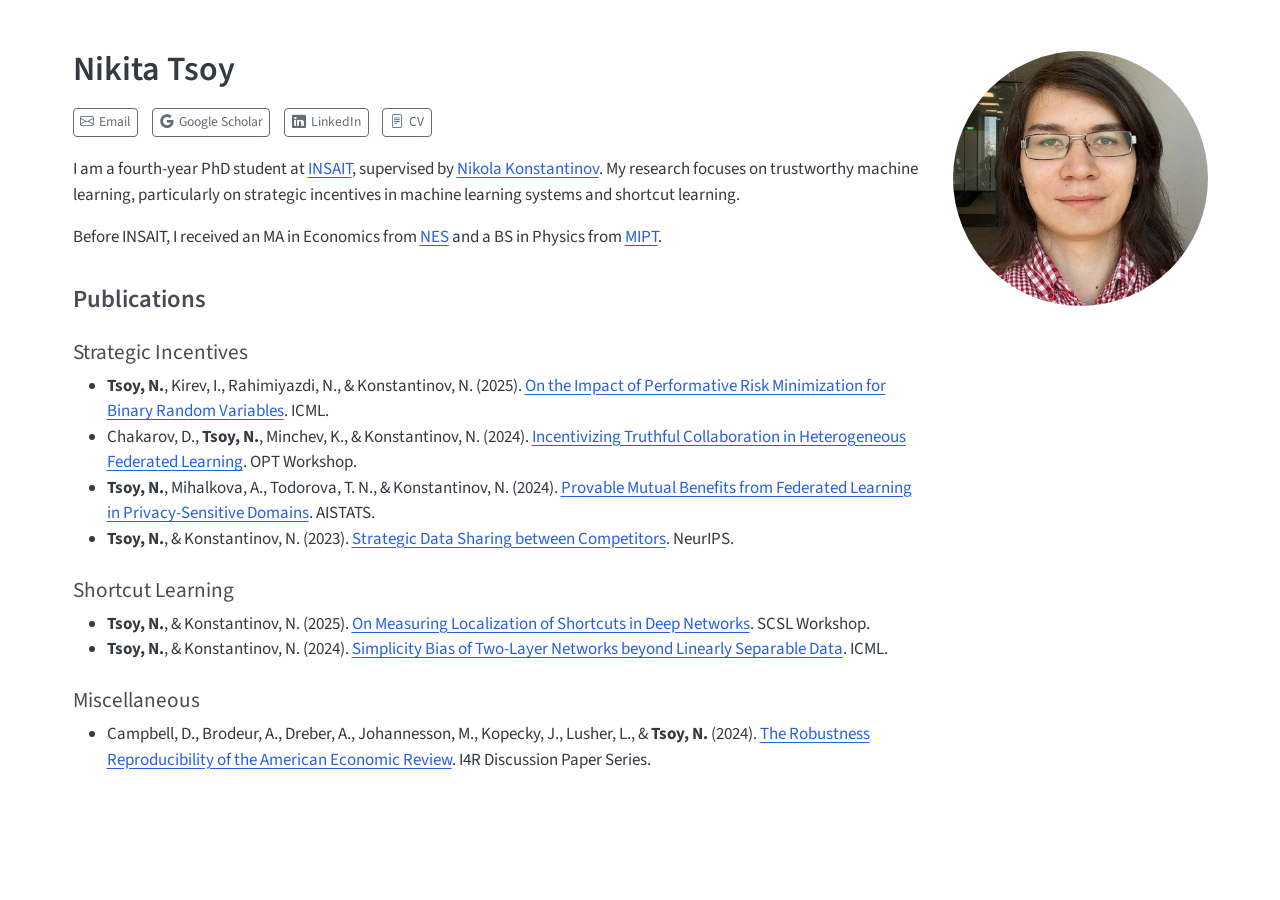
==== index.html @ 9742cc9c "site" ====
<!DOCTYPE html>
<html xmlns="http://www.w3.org/1999/xhtml" lang="en" xml:lang="en"><head>

<meta charset="utf-8">
<meta name="generator" content="quarto-1.9.38">

<meta name="viewport" content="width=device-width, initial-scale=1.0, user-scalable=yes">


<title>Nikita Tsoy</title>
<style>
/* Default styles provided by pandoc.
** See https://pandoc.org/MANUAL.html#variables-for-html for config info.
*/
code{white-space: pre-wrap;}
span.smallcaps{font-variant: small-caps;}
div.columns{display: flex; gap: min(4vw, 1.5em);}
div.column{flex: auto; overflow-x: auto;}
div.hanging-indent{margin-left: 1.5em; text-indent: -1.5em;}
ul.task-list{list-style: none;}
ul.task-list li input[type="checkbox"] {
  width: 0.8em;
  margin: 0 0.8em 0.2em -1em; /* quarto-specific, see https://github.com/quarto-dev/quarto-cli/issues/4556 */ 
  vertical-align: middle;
}
</style>


<script src="site_libs/quarto-nav/quarto-nav.js"></script>
<script src="site_libs/clipboard/clipboard.min.js"></script>
<script src="site_libs/quarto-search/autocomplete.umd.js"></script>
<script src="site_libs/quarto-search/fuse.min.js"></script>
<script src="site_libs/quarto-search/quarto-search.js"></script>
<meta name="quarto:offset" content="./">
<script src="site_libs/quarto-html/quarto.js" type="module"></script>
<script src="site_libs/quarto-html/tabsets/tabsets.js" type="module"></script>
<script src="site_libs/quarto-html/popper.min.js"></script>
<script src="site_libs/quarto-html/tippy.umd.min.js"></script>
<link href="site_libs/quarto-html/tippy.css" rel="stylesheet">
<link href="site_libs/quarto-html/quarto-syntax-highlighting-15634bcf2e68342d4ad2dfa704d543f6.css" rel="stylesheet" id="quarto-text-highlighting-styles">
<script src="site_libs/bootstrap/bootstrap.min.js"></script>
<link href="site_libs/bootstrap/bootstrap-icons.css" rel="stylesheet">
<link href="site_libs/bootstrap/bootstrap-c4ed11130decf2307763280cf2d6ceb8.min.css" rel="stylesheet" append-hash="true" id="quarto-bootstrap" data-mode="light">
<script id="quarto-search-options" type="application/json">{
  "location": "sidebar",
  "copy-button": false,
  "collapse-after": 3,
  "panel-placement": "start",
  "type": "textbox",
  "limit": 50,
  "keyboard-shortcut": [
    "f",
    "/",
    "s"
  ],
  "show-item-context": false,
  "language": {
    "search-no-results-text": "No results",
    "search-matching-documents-text": "matching documents",
    "search-copy-link-title": "Copy link to search",
    "search-hide-matches-text": "Hide additional matches",
    "search-more-match-text": "more match in this document",
    "search-more-matches-text": "more matches in this document",
    "search-clear-button-title": "Clear",
    "search-text-placeholder": "",
    "search-detached-cancel-button-title": "Cancel",
    "search-submit-button-title": "Submit",
    "search-label": "Search"
  }
}</script>


<link rel="stylesheet" href="styles.css">
</head>

<body class="quarto-light">

<div id="quarto-search-results"></div>
<!-- content -->
<div id="quarto-content" class="quarto-container page-columns page-rows-contents page-layout-full">
<!-- sidebar -->
<!-- margin-sidebar -->
    
<!-- main -->
<div class="quarto-about-solana column-page">
  <div class="about-entity">
    <div class="entity-contents">
      <header id="title-block-header" class="quarto-title-block default">
<div class="quarto-title">
<h1 class="title">Nikita Tsoy</h1>
</div>
<div class="quarto-title-meta column-page">
  </div>
</header> <div class="about-links">
  <a href="mailto:nikita.tsoy@insait.ai" class="about-link" rel="" target="">
    <i class="bi bi-envelope"></i>
     <span class="about-link-text">Email</span>
  </a>
  <a href="https://scholar.google.com/citations?user=R6oTOHUAAAAJ" class="about-link" rel="" target="">
    <i class="bi bi-google"></i>
     <span class="about-link-text">Google Scholar</span>
  </a>
  <a href="https://www.linkedin.com/in/nikita-tsoy98/" class="about-link" rel="" target="">
    <i class="bi bi-linkedin"></i>
     <span class="about-link-text">LinkedIn</span>
  </a>
  <a href="/cv.pdf" class="about-link" rel="" target="">
    <i class="bi bi-file-text"></i>
     <span class="about-link-text">CV</span>
  </a>
</div>
      <div class="about-contents"><main class="content column-page" id="quarto-document-content">
<p>I am a fourth-year PhD student at <a href="https://insait.ai/">INSAIT</a>, supervised by <a href="https://insait.ai/dr-nikola-konstantinov/">Nikola Konstantinov</a>. My research focuses on trustworthy machine learning, particularly on strategic incentives in machine learning systems and shortcut learning.</p>
<p>Before INSAIT, I received an MA in Economics from <a href="https://www.nes.ru/">NES</a> and a BS in Physics from <a href="https://mipt.ru/">MIPT</a>.</p>
<section id="publications" class="level3">
<h3 data-anchor-id="publications">Publications</h3>
<section id="strategic-incentives" class="level4">
<h4 data-anchor-id="strategic-incentives">Strategic Incentives</h4>
<ul>
<li><strong>Tsoy, N.</strong>, Kirev, I., Rahimiyazdi, N., &amp; Konstantinov, N. (2025). <a href="https://openreview.net/forum?id=yIL0WEiGNo">On the Impact of Performative Risk Minimization for Binary Random Variables</a>. ICML.</li>
<li>Chakarov, D., <strong>Tsoy, N.</strong>, Minchev, K., &amp; Konstantinov, N. (2024). <a href="https://arxiv.org/abs/2412.00980">Incentivizing Truthful Collaboration in Heterogeneous Federated Learning</a>. OPT Workshop.</li>
<li><strong>Tsoy, N.</strong>, Mihalkova, A., Todorova, T. N., &amp; Konstantinov, N. (2024). <a href="https://proceedings.mlr.press/v238/tsoy24a.html">Provable Mutual Benefits from Federated Learning in Privacy-Sensitive Domains</a>. AISTATS.</li>
<li><strong>Tsoy, N.</strong>, &amp; Konstantinov, N. (2023). <a href="https://openreview.net/forum?id=AkK3S2spZs">Strategic Data Sharing between Competitors</a>. NeurIPS.</li>
</ul>
</section>
<section id="shortcut-learning" class="level4">
<h4 data-anchor-id="shortcut-learning">Shortcut Learning</h4>
<ul>
<li><strong>Tsoy, N.</strong>, &amp; Konstantinov, N. (2025). <a href="https://arxiv.org/abs/2510.26560">On Measuring Localization of Shortcuts in Deep Networks</a>. SCSL Workshop.</li>
<li><strong>Tsoy, N.</strong>, &amp; Konstantinov, N. (2024). <a href="https://openreview.net/forum?id=eGZH3HCuGm">Simplicity Bias of Two-Layer Networks beyond Linearly Separable Data</a>. ICML.</li>
</ul>
</section>
<section id="miscellaneous" class="level4">
<h4 data-anchor-id="miscellaneous">Miscellaneous</h4>
<ul>
<li>Campbell, D., Brodeur, A., Dreber, A., Johannesson, M., Kopecky, J., Lusher, L., &amp; <strong>Tsoy, N.</strong> (2024). <a href="https://hdl.handle.net/10419/295222">The Robustness Reproducibility of the American Economic Review</a>. I4R Discussion Paper Series.</li>
</ul>


</section>
</section>
</main></div>
    </div>
    <img src="selfie.jpg" alt="Nikita Tsoy" class="about-image
  round " style="height: 15em; width: 15em;">
  </div>
</div>
 <!-- /main -->
<script id="quarto-html-after-body" type="application/javascript">
  window.document.addEventListener("DOMContentLoaded", function (event) {
    const isCodeAnnotation = (el) => {
      for (const clz of el.classList) {
        if (clz.startsWith('code-annotation-')) {                     
          return true;
        }
      }
      return false;
    }
    const onCopySuccess = function(e) {
      // button target
      const button = e.trigger;
      // don't keep focus
      button.blur();
      // flash "checked"
      button.classList.add('code-copy-button-checked');
      var currentTitle = button.getAttribute("title");
      button.setAttribute("title", "Copied!");
      let tooltip;
      if (window.bootstrap) {
        button.setAttribute("data-bs-toggle", "tooltip");
        button.setAttribute("data-bs-placement", "left");
        button.setAttribute("data-bs-title", "Copied!");
        tooltip = new bootstrap.Tooltip(button, 
          { trigger: "manual", 
            customClass: "code-copy-button-tooltip",
            offset: [0, -8]});
        tooltip.show();    
      }
      setTimeout(function() {
        if (tooltip) {
          tooltip.hide();
          button.removeAttribute("data-bs-title");
          button.removeAttribute("data-bs-toggle");
          button.removeAttribute("data-bs-placement");
        }
        button.setAttribute("title", currentTitle);
        button.classList.remove('code-copy-button-checked');
      }, 1000);
      // clear code selection
      e.clearSelection();
    }
    const getTextToCopy = function(trigger) {
      const outerScaffold = trigger.parentElement.cloneNode(true);
      const codeEl = outerScaffold.querySelector('code');
      for (const childEl of codeEl.children) {
        if (isCodeAnnotation(childEl)) {
          childEl.remove();
        }
      }
      return codeEl.innerText;
    }
    const clipboard = new window.ClipboardJS('.code-copy-button:not([data-in-quarto-modal])', {
      text: getTextToCopy
    });
    clipboard.on('success', onCopySuccess);
    if (window.document.getElementById('quarto-embedded-source-code-modal')) {
      const clipboardModal = new window.ClipboardJS('.code-copy-button[data-in-quarto-modal]', {
        text: getTextToCopy,
        container: window.document.getElementById('quarto-embedded-source-code-modal')
      });
      clipboardModal.on('success', onCopySuccess);
    }
      var localhostRegex = new RegExp(/^(?:http|https):\/\/localhost\:?[0-9]*\//);
      var mailtoRegex = new RegExp(/^mailto:/);
        var filterRegex = new RegExp('/' + window.location.host + '/');
      var isInternal = (href) => {
          return filterRegex.test(href) || localhostRegex.test(href) || mailtoRegex.test(href);
      }
      // Inspect non-navigation links and adorn them if external
     var links = window.document.querySelectorAll('a[href]:not(.nav-link):not(.navbar-brand):not(.toc-action):not(.sidebar-link):not(.sidebar-item-toggle):not(.pagination-link):not(.no-external):not([aria-hidden]):not(.dropdown-item):not(.quarto-navigation-tool):not(.about-link)');
      for (var i=0; i<links.length; i++) {
        const link = links[i];
        if (!isInternal(link.href)) {
          // undo the damage that might have been done by quarto-nav.js in the case of
          // links that we want to consider external
          if (link.dataset.originalHref !== undefined) {
            link.href = link.dataset.originalHref;
          }
        }
      }
    function tippyHover(el, contentFn, onTriggerFn, onUntriggerFn) {
      const config = {
        allowHTML: true,
        maxWidth: 500,
        delay: 100,
        arrow: false,
        appendTo: function(el) {
            return el.parentElement;
        },
        interactive: true,
        interactiveBorder: 10,
        theme: 'quarto',
        placement: 'bottom-start',
      };
      if (contentFn) {
        config.content = contentFn;
      }
      if (onTriggerFn) {
        config.onTrigger = onTriggerFn;
      }
      if (onUntriggerFn) {
        config.onUntrigger = onUntriggerFn;
      }
      window.tippy(el, config); 
    }
    const noterefs = window.document.querySelectorAll('a[role="doc-noteref"]');
    for (var i=0; i<noterefs.length; i++) {
      const ref = noterefs[i];
      tippyHover(ref, function() {
        // use id or data attribute instead here
        let href = ref.getAttribute('data-footnote-href') || ref.getAttribute('href');
        try { href = new URL(href).hash; } catch {}
        const id = href.replace(/^#\/?/, "");
        const note = window.document.getElementById(id);
        if (note) {
          return note.innerHTML;
        } else {
          return "";
        }
      });
    }
    const xrefs = window.document.querySelectorAll('a.quarto-xref');
    const processXRef = (id, note) => {
      // Strip column container classes
      const stripColumnClz = (el) => {
        el.classList.remove("page-full", "page-columns");
        if (el.children) {
          for (const child of el.children) {
            stripColumnClz(child);
          }
        }
      }
      stripColumnClz(note)
      if (id === null || id.startsWith('sec-')) {
        // Special case sections, only their first couple elements
        const container = document.createElement("div");
        if (note.children && note.children.length > 2) {
          container.appendChild(note.children[0].cloneNode(true));
          for (let i = 1; i < note.children.length; i++) {
            const child = note.children[i];
            if (child.tagName === "P" && child.innerText === "") {
              continue;
            } else {
              container.appendChild(child.cloneNode(true));
              break;
            }
          }
          if (window.Quarto?.typesetMath) {
            window.Quarto.typesetMath(container);
          }
          return container.innerHTML
        } else {
          if (window.Quarto?.typesetMath) {
            window.Quarto.typesetMath(note);
          }
          return note.innerHTML;
        }
      } else {
        // Remove any anchor links if they are present
        const anchorLink = note.querySelector('a.anchorjs-link');
        if (anchorLink) {
          anchorLink.remove();
        }
        if (window.Quarto?.typesetMath) {
          window.Quarto.typesetMath(note);
        }
        if (note.classList.contains("callout")) {
          return note.outerHTML;
        } else {
          return note.innerHTML;
        }
      }
    }
    for (var i=0; i<xrefs.length; i++) {
      const xref = xrefs[i];
      tippyHover(xref, undefined, function(instance) {
        instance.disable();
        let url = xref.getAttribute('href');
        let hash = undefined; 
        if (url.startsWith('#')) {
          hash = url;
        } else {
          try { hash = new URL(url).hash; } catch {}
        }
        if (hash) {
          const id = hash.replace(/^#\/?/, "");
          const note = window.document.getElementById(id);
          if (note !== null) {
            try {
              const html = processXRef(id, note.cloneNode(true));
              instance.setContent(html);
            } finally {
              instance.enable();
              instance.show();
            }
          } else {
            // See if we can fetch this
            fetch(url.split('#')[0])
            .then(res => res.text())
            .then(html => {
              const parser = new DOMParser();
              const htmlDoc = parser.parseFromString(html, "text/html");
              const note = htmlDoc.getElementById(id);
              if (note !== null) {
                const html = processXRef(id, note);
                instance.setContent(html);
              } 
            }).finally(() => {
              instance.enable();
              instance.show();
            });
          }
        } else {
          // See if we can fetch a full url (with no hash to target)
          // This is a special case and we should probably do some content thinning / targeting
          fetch(url)
          .then(res => res.text())
          .then(html => {
            const parser = new DOMParser();
            const htmlDoc = parser.parseFromString(html, "text/html");
            const note = htmlDoc.querySelector('main.content');
            if (note !== null) {
              // This should only happen for chapter cross references
              // (since there is no id in the URL)
              // remove the first header
              if (note.children.length > 0 && note.children[0].tagName === "HEADER") {
                note.children[0].remove();
              }
              const html = processXRef(null, note);
              instance.setContent(html);
            } 
          }).finally(() => {
            instance.enable();
            instance.show();
          });
        }
      }, function(instance) {
      });
    }
        let selectedAnnoteEl;
        const selectorForAnnotation = ( cell, annotation) => {
          let cellAttr = 'data-code-cell="' + cell + '"';
          let lineAttr = 'data-code-annotation="' +  annotation + '"';
          const selector = 'span[' + cellAttr + '][' + lineAttr + ']';
          return selector;
        }
        const selectCodeLines = (annoteEl) => {
          const doc = window.document;
          const targetCell = annoteEl.getAttribute("data-target-cell");
          const targetAnnotation = annoteEl.getAttribute("data-target-annotation");
          const annoteSpan = window.document.querySelector(selectorForAnnotation(targetCell, targetAnnotation));
          const lines = annoteSpan.getAttribute("data-code-lines").split(",");
          const lineIds = lines.map((line) => {
            return targetCell + "-" + line;
          })
          let top = null;
          let height = null;
          let parent = null;
          if (lineIds.length > 0) {
              //compute the position of the single el (top and bottom and make a div)
              const el = window.document.getElementById(lineIds[0]);
              top = el.offsetTop;
              height = el.offsetHeight;
              parent = el.parentElement.parentElement;
            if (lineIds.length > 1) {
              const lastEl = window.document.getElementById(lineIds[lineIds.length - 1]);
              const bottom = lastEl.offsetTop + lastEl.offsetHeight;
              height = bottom - top;
            }
            if (top !== null && height !== null && parent !== null) {
              // cook up a div (if necessary) and position it 
              let div = window.document.getElementById("code-annotation-line-highlight");
              if (div === null) {
                div = window.document.createElement("div");
                div.setAttribute("id", "code-annotation-line-highlight");
                div.style.position = 'absolute';
                parent.appendChild(div);
              }
              div.style.top = top - 2 + "px";
              div.style.height = height + 4 + "px";
              div.style.left = 0;
              let gutterDiv = window.document.getElementById("code-annotation-line-highlight-gutter");
              if (gutterDiv === null) {
                gutterDiv = window.document.createElement("div");
                gutterDiv.setAttribute("id", "code-annotation-line-highlight-gutter");
                gutterDiv.style.position = 'absolute';
                const codeCell = window.document.getElementById(targetCell);
                const gutter = codeCell.querySelector('.code-annotation-gutter');
                gutter.appendChild(gutterDiv);
              }
              gutterDiv.style.top = top - 2 + "px";
              gutterDiv.style.height = height + 4 + "px";
            }
            selectedAnnoteEl = annoteEl;
          }
        };
        const unselectCodeLines = () => {
          const elementsIds = ["code-annotation-line-highlight", "code-annotation-line-highlight-gutter"];
          elementsIds.forEach((elId) => {
            const div = window.document.getElementById(elId);
            if (div) {
              div.remove();
            }
          });
          selectedAnnoteEl = undefined;
        };
          // Handle positioning of the toggle
      window.addEventListener(
        "resize",
        throttle(() => {
          elRect = undefined;
          if (selectedAnnoteEl) {
            selectCodeLines(selectedAnnoteEl);
          }
        }, 10)
      );
      function throttle(fn, ms) {
      let throttle = false;
      let timer;
        return (...args) => {
          if(!throttle) { // first call gets through
              fn.apply(this, args);
              throttle = true;
          } else { // all the others get throttled
              if(timer) clearTimeout(timer); // cancel #2
              timer = setTimeout(() => {
                fn.apply(this, args);
                timer = throttle = false;
              }, ms);
          }
        };
      }
        // Attach click handler to the DT
        const annoteDls = window.document.querySelectorAll('dt[data-target-cell]');
        for (const annoteDlNode of annoteDls) {
          annoteDlNode.addEventListener('click', (event) => {
            const clickedEl = event.target;
            if (clickedEl !== selectedAnnoteEl) {
              unselectCodeLines();
              const activeEl = window.document.querySelector('dt[data-target-cell].code-annotation-active');
              if (activeEl) {
                activeEl.classList.remove('code-annotation-active');
              }
              selectCodeLines(clickedEl);
              clickedEl.classList.add('code-annotation-active');
            } else {
              // Unselect the line
              unselectCodeLines();
              clickedEl.classList.remove('code-annotation-active');
            }
          });
        }
    const findCites = (el) => {
      const parentEl = el.parentElement;
      if (parentEl) {
        const cites = parentEl.dataset.cites;
        if (cites) {
          return {
            el,
            cites: cites.split(' ')
          };
        } else {
          return findCites(el.parentElement)
        }
      } else {
        return undefined;
      }
    };
    var bibliorefs = window.document.querySelectorAll('a[role="doc-biblioref"]');
    for (var i=0; i<bibliorefs.length; i++) {
      const ref = bibliorefs[i];
      const citeInfo = findCites(ref);
      if (citeInfo) {
        tippyHover(citeInfo.el, function() {
          var popup = window.document.createElement('div');
          citeInfo.cites.forEach(function(cite) {
            var citeDiv = window.document.createElement('div');
            citeDiv.classList.add('hanging-indent');
            citeDiv.classList.add('csl-entry');
            var biblioDiv = window.document.getElementById('ref-' + cite);
            if (biblioDiv) {
              citeDiv.innerHTML = biblioDiv.innerHTML;
            }
            popup.appendChild(citeDiv);
          });
          return popup.innerHTML;
        });
      }
    }
  });
  </script>
</div> <!-- /content -->




</body></html>
---- site_libs/quarto-html/tippy.css ----
.tippy-box[data-animation=fade][data-state=hidden]{opacity:0}[data-tippy-root]{max-width:calc(100vw - 10px)}.tippy-box{position:relative;background-color:#333;color:#fff;border-radius:4px;font-size:14px;line-height:1.4;white-space:normal;outline:0;transition-property:transform,visibility,opacity}.tippy-box[data-placement^=top]>.tippy-arrow{bottom:0}.tippy-box[data-placement^=top]>.tippy-arrow:before{bottom:-7px;left:0;border-width:8px 8px 0;border-top-color:initial;transform-origin:center top}.tippy-box[data-placement^=bottom]>.tippy-arrow{top:0}.tippy-box[data-placement^=bottom]>.tippy-arrow:before{top:-7px;left:0;border-width:0 8px 8px;border-bottom-color:initial;transform-origin:center bottom}.tippy-box[data-placement^=left]>.tippy-arrow{right:0}.tippy-box[data-placement^=left]>.tippy-arrow:before{border-width:8px 0 8px 8px;border-left-color:initial;right:-7px;transform-origin:center left}.tippy-box[data-placement^=right]>.tippy-arrow{left:0}.tippy-box[data-placement^=right]>.tippy-arrow:before{left:-7px;border-width:8px 8px 8px 0;border-right-color:initial;transform-origin:center right}.tippy-box[data-inertia][data-state=visible]{transition-timing-function:cubic-bezier(.54,1.5,.38,1.11)}.tippy-arrow{width:16px;height:16px;color:#333}.tippy-arrow:before{content:"";position:absolute;border-color:transparent;border-style:solid}.tippy-content{position:relative;padding:5px 9px;z-index:1}
---- site_libs/quarto-html/quarto-syntax-highlighting-15634bcf2e68342d4ad2dfa704d543f6.css ----
/* quarto syntax highlight colors */
:root {
  --quarto-hl-ot-color: #003B4F;
  --quarto-hl-at-color: #657422;
  --quarto-hl-ss-color: #20794D;
  --quarto-hl-an-color: #5E5E5E;
  --quarto-hl-fu-color: #4758AB;
  --quarto-hl-st-color: #20794D;
  --quarto-hl-cf-color: #003B4F;
  --quarto-hl-op-color: #5E5E5E;
  --quarto-hl-er-color: #AD0000;
  --quarto-hl-bn-color: #AD0000;
  --quarto-hl-al-color: #AD0000;
  --quarto-hl-va-color: #111111;
  --quarto-hl-bu-color: inherit;
  --quarto-hl-ex-color: inherit;
  --quarto-hl-pp-color: #AD0000;
  --quarto-hl-in-color: #5E5E5E;
  --quarto-hl-vs-color: #20794D;
  --quarto-hl-wa-color: #5E5E5E;
  --quarto-hl-do-color: #5E5E5E;
  --quarto-hl-im-color: #00769E;
  --quarto-hl-ch-color: #20794D;
  --quarto-hl-dt-color: #AD0000;
  --quarto-hl-fl-color: #AD0000;
  --quarto-hl-co-color: #5E5E5E;
  --quarto-hl-cv-color: #5E5E5E;
  --quarto-hl-cn-color: #8f5902;
  --quarto-hl-sc-color: #5E5E5E;
  --quarto-hl-dv-color: #AD0000;
  --quarto-hl-kw-color: #003B4F;
}

/* other quarto variables */
:root {
  --quarto-font-monospace: SFMono-Regular, Menlo, Monaco, Consolas, "Liberation Mono", "Courier New", monospace;
}

/* syntax highlight based on Pandoc's rules */
pre > code.sourceCode > span {
  color: #003B4F;
}

code.sourceCode > span {
  color: #003B4F;
}

div.sourceCode,
div.sourceCode pre.sourceCode {
  color: #003B4F;
}

/* Normal */
code span {
  color: #003B4F;
}

/* Alert */
code span.al {
  color: #AD0000;
  font-style: inherit;
}

/* Annotation */
code span.an {
  color: #5E5E5E;
  font-style: inherit;
}

/* Attribute */
code span.at {
  color: #657422;
  font-style: inherit;
}

/* BaseN */
code span.bn {
  color: #AD0000;
  font-style: inherit;
}

/* BuiltIn */
code span.bu {
  font-style: inherit;
}

/* ControlFlow */
code span.cf {
  color: #003B4F;
  font-weight: bold;
  font-style: inherit;
}

/* Char */
code span.ch {
  color: #20794D;
  font-style: inherit;
}

/* Constant */
code span.cn {
  color: #8f5902;
  font-style: inherit;
}

/* Comment */
code span.co {
  color: #5E5E5E;
  font-style: inherit;
}

/* CommentVar */
code span.cv {
  color: #5E5E5E;
  font-style: italic;
}

/* Documentation */
code span.do {
  color: #5E5E5E;
  font-style: italic;
}

/* DataType */
code span.dt {
  color: #AD0000;
  font-style: inherit;
}

/* DecVal */
code span.dv {
  color: #AD0000;
  font-style: inherit;
}

/* Error */
code span.er {
  color: #AD0000;
  font-style: inherit;
}

/* Extension */
code span.ex {
  font-style: inherit;
}

/* Float */
code span.fl {
  color: #AD0000;
  font-style: inherit;
}

/* Function */
code span.fu {
  color: #4758AB;
  font-style: inherit;
}

/* Import */
code span.im {
  color: #00769E;
  font-style: inherit;
}

/* Information */
code span.in {
  color: #5E5E5E;
  font-style: inherit;
}

/* Keyword */
code span.kw {
  color: #003B4F;
  font-weight: bold;
  font-style: inherit;
}

/* Operator */
code span.op {
  color: #5E5E5E;
  font-style: inherit;
}

/* Other */
code span.ot {
  color: #003B4F;
  font-style: inherit;
}

/* Preprocessor */
code span.pp {
  color: #AD0000;
  font-style: inherit;
}

/* SpecialChar */
code span.sc {
  color: #5E5E5E;
  font-style: inherit;
}

/* SpecialString */
code span.ss {
  color: #20794D;
  font-style: inherit;
}

/* String */
code span.st {
  color: #20794D;
  font-style: inherit;
}

/* Variable */
code span.va {
  color: #111111;
  font-style: inherit;
}

/* VerbatimString */
code span.vs {
  color: #20794D;
  font-style: inherit;
}

/* Warning */
code span.wa {
  color: #5E5E5E;
  font-style: italic;
}

.prevent-inlining {
  content: "</";
}

/*# sourceMappingURL=f23921c56f73e400b49028c9186a1aa0.css.map */
---- styles.css ----
/* css styles */
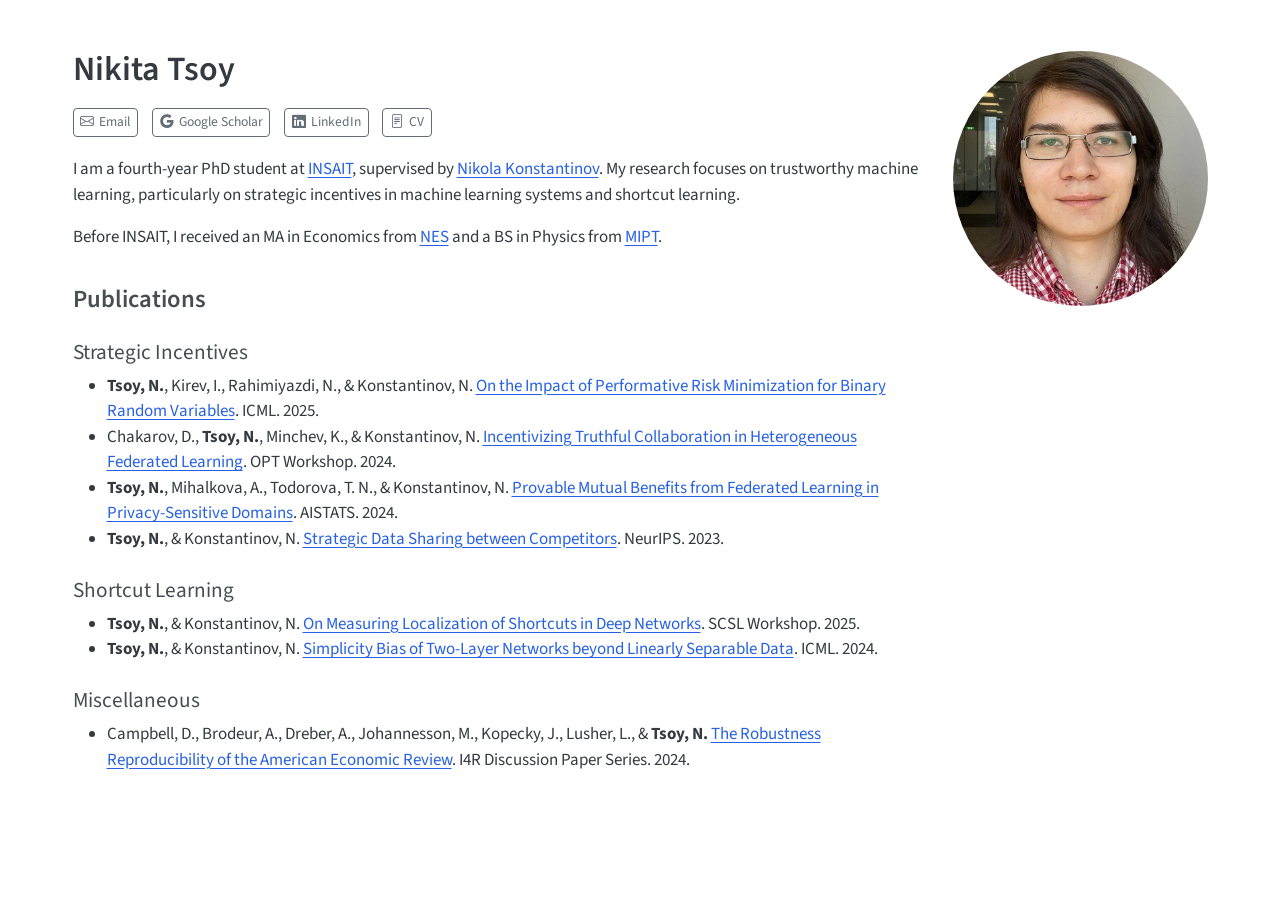
==== commit d375bc7e: "update" ====
--- a/index.html
+++ b/index.html
@@ -117,23 +117,23 @@
 <section id="strategic-incentives" class="level4">
 <h4 data-anchor-id="strategic-incentives">Strategic Incentives</h4>
 <ul>
-<li><strong>Tsoy, N.</strong>, Kirev, I., Rahimiyazdi, N., &amp; Konstantinov, N. (2025). <a href="https://openreview.net/forum?id=yIL0WEiGNo">On the Impact of Performative Risk Minimization for Binary Random Variables</a>. ICML.</li>
-<li>Chakarov, D., <strong>Tsoy, N.</strong>, Minchev, K., &amp; Konstantinov, N. (2024). <a href="https://arxiv.org/abs/2412.00980">Incentivizing Truthful Collaboration in Heterogeneous Federated Learning</a>. OPT Workshop.</li>
-<li><strong>Tsoy, N.</strong>, Mihalkova, A., Todorova, T. N., &amp; Konstantinov, N. (2024). <a href="https://proceedings.mlr.press/v238/tsoy24a.html">Provable Mutual Benefits from Federated Learning in Privacy-Sensitive Domains</a>. AISTATS.</li>
-<li><strong>Tsoy, N.</strong>, &amp; Konstantinov, N. (2023). <a href="https://openreview.net/forum?id=AkK3S2spZs">Strategic Data Sharing between Competitors</a>. NeurIPS.</li>
+<li><strong>Tsoy, N.</strong>, Kirev, I., Rahimiyazdi, N., &amp; Konstantinov, N. <a href="https://openreview.net/forum?id=yIL0WEiGNo">On the Impact of Performative Risk Minimization for Binary Random Variables</a>. ICML. 2025.</li>
+<li>Chakarov, D., <strong>Tsoy, N.</strong>, Minchev, K., &amp; Konstantinov, N. <a href="https://arxiv.org/abs/2412.00980">Incentivizing Truthful Collaboration in Heterogeneous Federated Learning</a>. OPT Workshop. 2024.</li>
+<li><strong>Tsoy, N.</strong>, Mihalkova, A., Todorova, T. N., &amp; Konstantinov, N. <a href="https://proceedings.mlr.press/v238/tsoy24a.html">Provable Mutual Benefits from Federated Learning in Privacy-Sensitive Domains</a>. AISTATS. 2024.</li>
+<li><strong>Tsoy, N.</strong>, &amp; Konstantinov, N. <a href="https://openreview.net/forum?id=AkK3S2spZs">Strategic Data Sharing between Competitors</a>. NeurIPS. 2023.</li>
 </ul>
 </section>
 <section id="shortcut-learning" class="level4">
 <h4 data-anchor-id="shortcut-learning">Shortcut Learning</h4>
 <ul>
-<li><strong>Tsoy, N.</strong>, &amp; Konstantinov, N. (2025). <a href="https://arxiv.org/abs/2510.26560">On Measuring Localization of Shortcuts in Deep Networks</a>. SCSL Workshop.</li>
-<li><strong>Tsoy, N.</strong>, &amp; Konstantinov, N. (2024). <a href="https://openreview.net/forum?id=eGZH3HCuGm">Simplicity Bias of Two-Layer Networks beyond Linearly Separable Data</a>. ICML.</li>
+<li><strong>Tsoy, N.</strong>, &amp; Konstantinov, N. <a href="https://arxiv.org/abs/2510.26560">On Measuring Localization of Shortcuts in Deep Networks</a>. SCSL Workshop. 2025.</li>
+<li><strong>Tsoy, N.</strong>, &amp; Konstantinov, N. <a href="https://openreview.net/forum?id=eGZH3HCuGm">Simplicity Bias of Two-Layer Networks beyond Linearly Separable Data</a>. ICML. 2024.</li>
 </ul>
 </section>
 <section id="miscellaneous" class="level4">
 <h4 data-anchor-id="miscellaneous">Miscellaneous</h4>
 <ul>
-<li>Campbell, D., Brodeur, A., Dreber, A., Johannesson, M., Kopecky, J., Lusher, L., &amp; <strong>Tsoy, N.</strong> (2024). <a href="https://hdl.handle.net/10419/295222">The Robustness Reproducibility of the American Economic Review</a>. I4R Discussion Paper Series.</li>
+<li>Campbell, D., Brodeur, A., Dreber, A., Johannesson, M., Kopecky, J., Lusher, L., &amp; <strong>Tsoy, N.</strong> <a href="https://hdl.handle.net/10419/295222">The Robustness Reproducibility of the American Economic Review</a>. I4R Discussion Paper Series. 2024.</li>
 </ul>
 
 
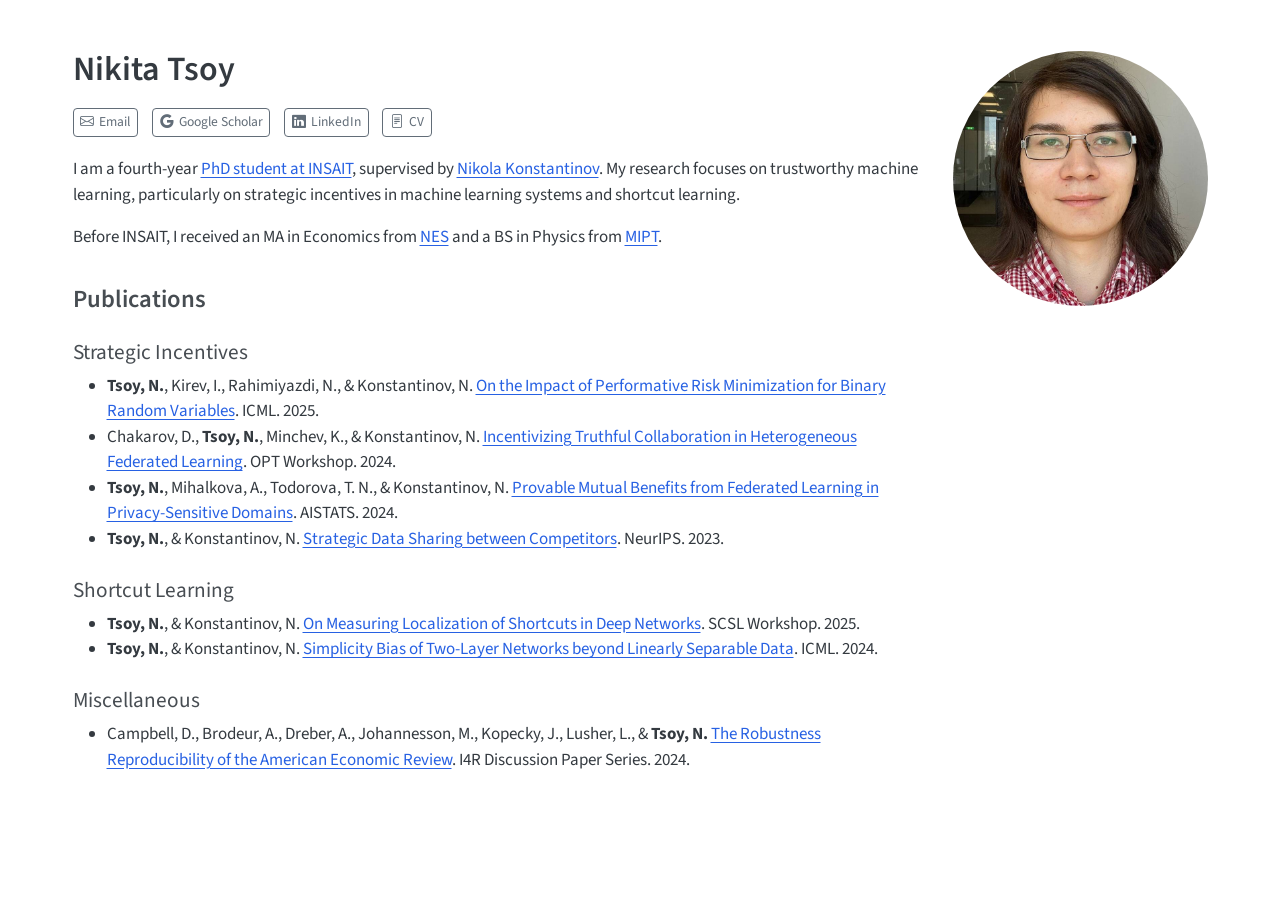
==== commit 2dfdae83: "minor" ====
--- a/index.html
+++ b/index.html
@@ -110,7 +110,7 @@
   </a>
 </div>
       <div class="about-contents"><main class="content column-page" id="quarto-document-content">
-<p>I am a fourth-year PhD student at <a href="https://insait.ai/">INSAIT</a>, supervised by <a href="https://insait.ai/dr-nikola-konstantinov/">Nikola Konstantinov</a>. My research focuses on trustworthy machine learning, particularly on strategic incentives in machine learning systems and shortcut learning.</p>
+<p>I am a fourth-year <a href="https://insait.ai/nikita-tsoy">PhD student at INSAIT</a>, supervised by <a href="https://insait.ai/dr-nikola-konstantinov/">Nikola Konstantinov</a>. My research focuses on trustworthy machine learning, particularly on strategic incentives in machine learning systems and shortcut learning.</p>
 <p>Before INSAIT, I received an MA in Economics from <a href="https://www.nes.ru/">NES</a> and a BS in Physics from <a href="https://mipt.ru/">MIPT</a>.</p>
 <section id="publications" class="level3">
 <h3 data-anchor-id="publications">Publications</h3>
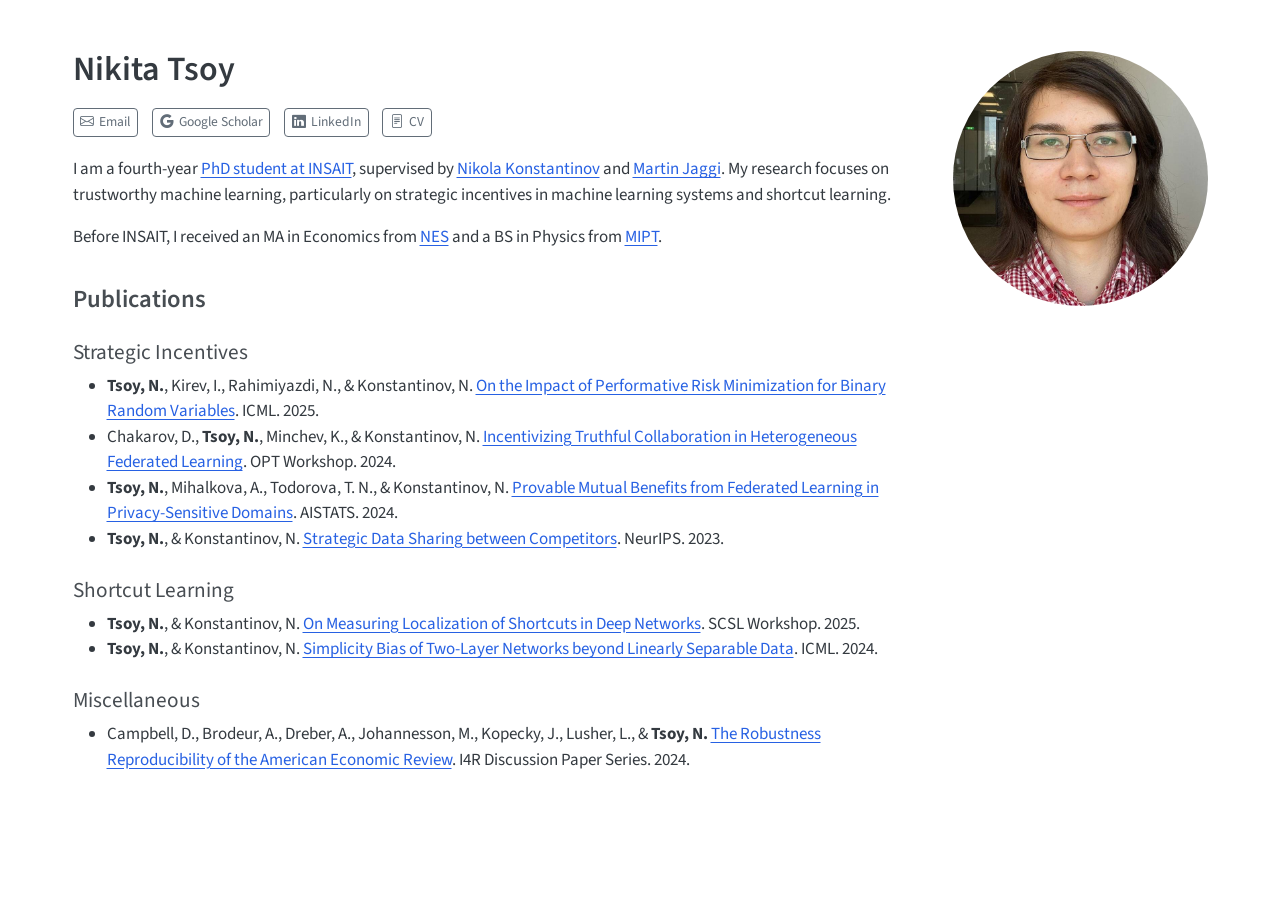
==== commit 4a4ec59a: "update links" ====
--- a/index.html
+++ b/index.html
@@ -110,8 +110,8 @@
   </a>
 </div>
       <div class="about-contents"><main class="content column-page" id="quarto-document-content">
-<p>I am a fourth-year <a href="https://insait.ai/nikita-tsoy">PhD student at INSAIT</a>, supervised by <a href="https://insait.ai/dr-nikola-konstantinov/">Nikola Konstantinov</a>. My research focuses on trustworthy machine learning, particularly on strategic incentives in machine learning systems and shortcut learning.</p>
-<p>Before INSAIT, I received an MA in Economics from <a href="https://www.nes.ru/">NES</a> and a BS in Physics from <a href="https://mipt.ru/">MIPT</a>.</p>
+<p>I am a fourth-year <a href="https://insait.ai/nikita-tsoy">PhD student at INSAIT</a>, supervised by <a href="https://insait.ai/dr-nikola-konstantinov/">Nikola Konstantinov</a> and <a href="https://people.epfl.ch/martin.jaggi">Martin Jaggi</a>. My research focuses on trustworthy machine learning, particularly on strategic incentives in machine learning systems and shortcut learning.</p>
+<p>Before INSAIT, I received an MA in Economics from <a href="https://www.nes.ru/">NES</a> and a BS in Physics from <a href="https://eng.mipt.ru/">MIPT</a>.</p>
 <section id="publications" class="level3">
 <h3 data-anchor-id="publications">Publications</h3>
 <section id="strategic-incentives" class="level4">
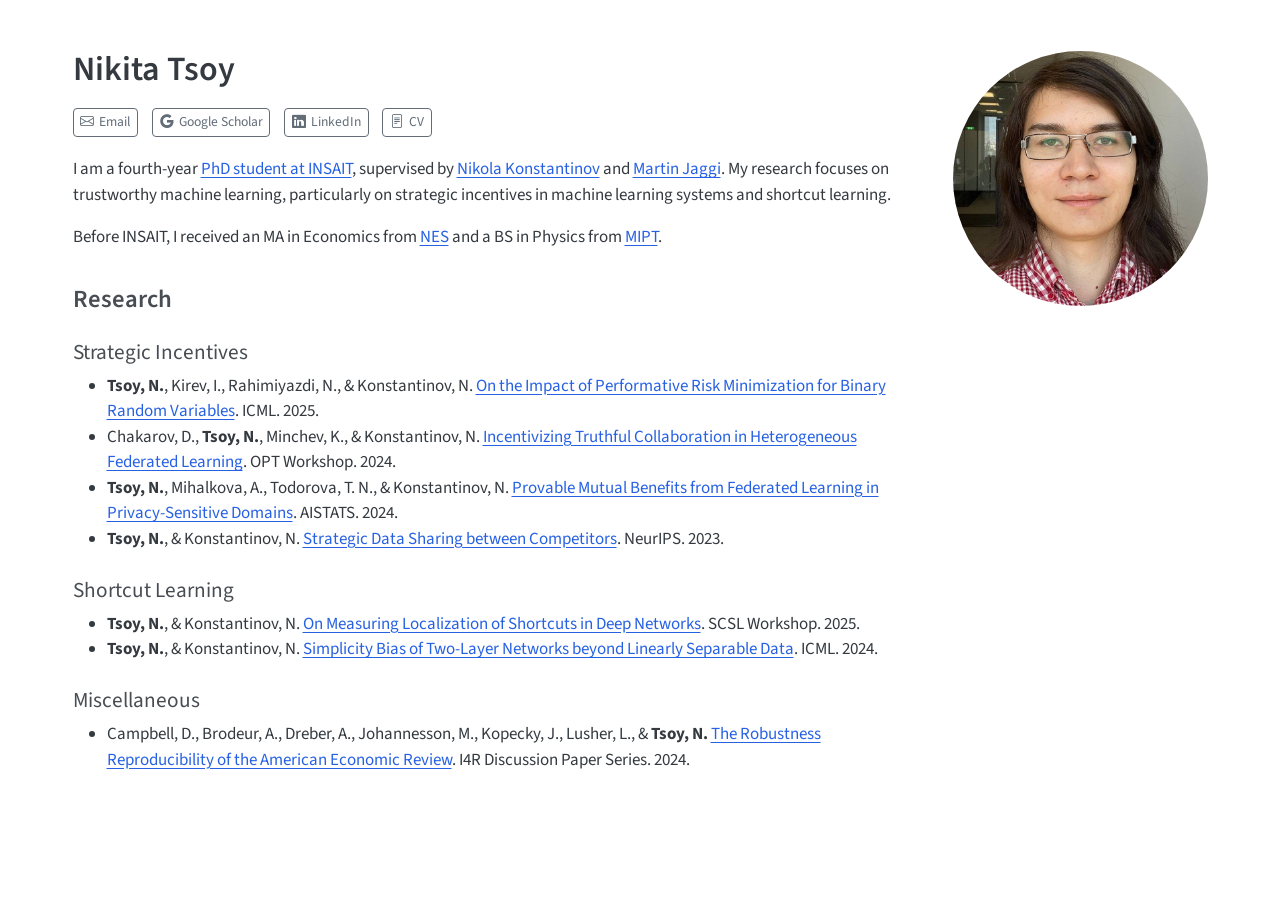
==== commit 72c8ca84: "update cv" ====
--- a/index.html
+++ b/index.html
@@ -112,8 +112,8 @@
       <div class="about-contents"><main class="content column-page" id="quarto-document-content">
 <p>I am a fourth-year <a href="https://insait.ai/nikita-tsoy">PhD student at INSAIT</a>, supervised by <a href="https://insait.ai/dr-nikola-konstantinov/">Nikola Konstantinov</a> and <a href="https://people.epfl.ch/martin.jaggi">Martin Jaggi</a>. My research focuses on trustworthy machine learning, particularly on strategic incentives in machine learning systems and shortcut learning.</p>
 <p>Before INSAIT, I received an MA in Economics from <a href="https://www.nes.ru/">NES</a> and a BS in Physics from <a href="https://eng.mipt.ru/">MIPT</a>.</p>
-<section id="publications" class="level3">
-<h3 data-anchor-id="publications">Publications</h3>
+<section id="research" class="level3">
+<h3 data-anchor-id="research">Research</h3>
 <section id="strategic-incentives" class="level4">
 <h4 data-anchor-id="strategic-incentives">Strategic Incentives</h4>
 <ul>
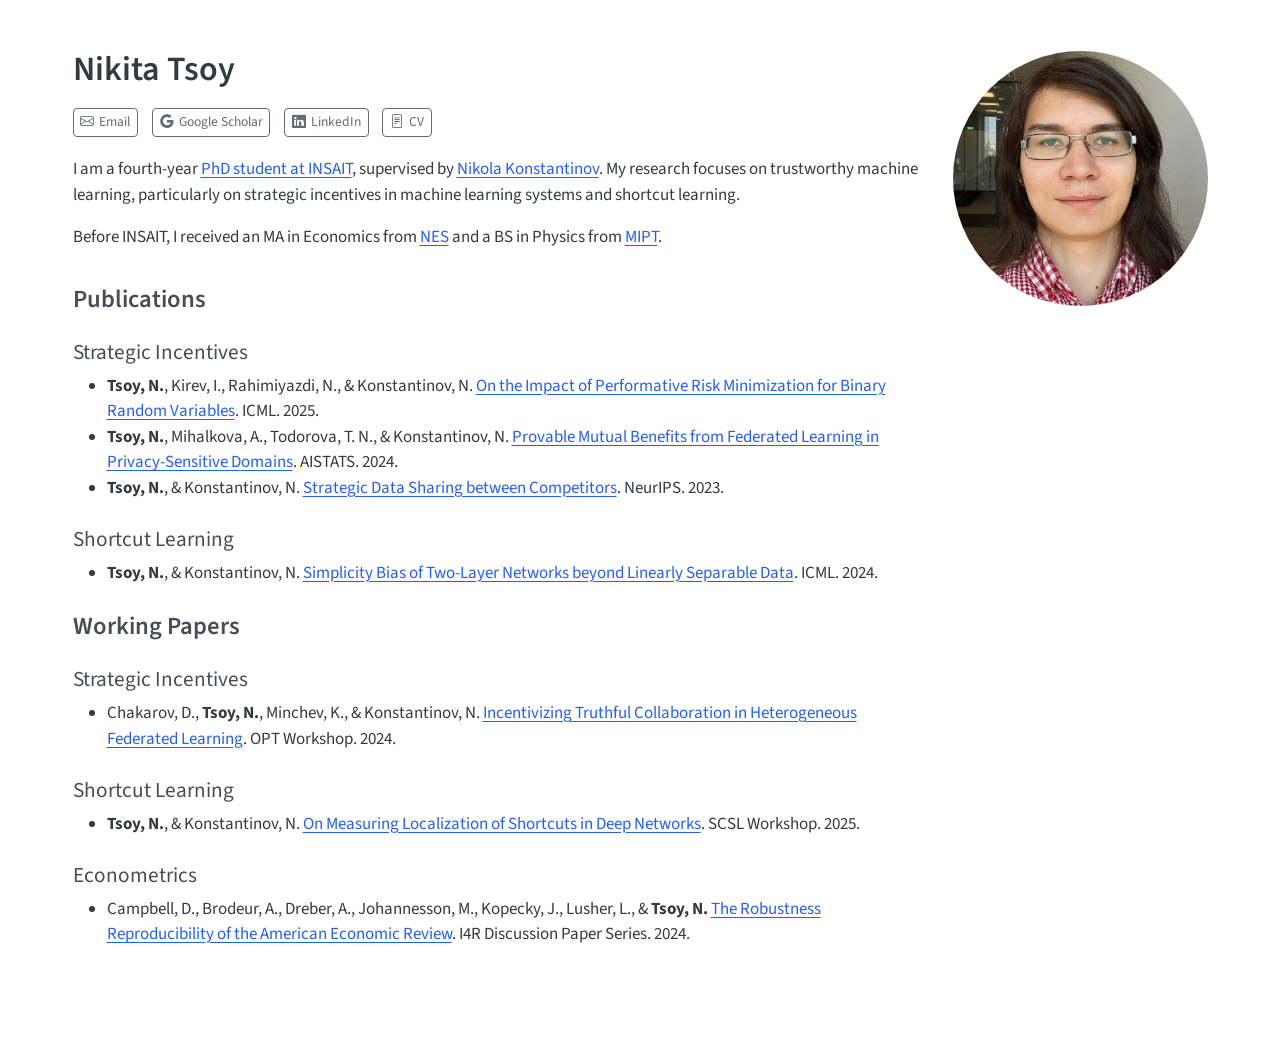
==== commit c741b805: "Working papers" ====
--- a/index.html
+++ b/index.html
@@ -110,15 +110,14 @@
   </a>
 </div>
       <div class="about-contents"><main class="content column-page" id="quarto-document-content">
-<p>I am a fourth-year <a href="https://insait.ai/nikita-tsoy">PhD student at INSAIT</a>, supervised by <a href="https://insait.ai/dr-nikola-konstantinov/">Nikola Konstantinov</a> and <a href="https://people.epfl.ch/martin.jaggi">Martin Jaggi</a>. My research focuses on trustworthy machine learning, particularly on strategic incentives in machine learning systems and shortcut learning.</p>
+<p>I am a fourth-year <a href="https://insait.ai/nikita-tsoy">PhD student at INSAIT</a>, supervised by <a href="https://insait.ai/dr-nikola-konstantinov/">Nikola Konstantinov</a>. My research focuses on trustworthy machine learning, particularly on strategic incentives in machine learning systems and shortcut learning.</p>
 <p>Before INSAIT, I received an MA in Economics from <a href="https://www.nes.ru/">NES</a> and a BS in Physics from <a href="https://eng.mipt.ru/">MIPT</a>.</p>
-<section id="research" class="level3">
-<h3 data-anchor-id="research">Research</h3>
+<section id="publications" class="level3">
+<h3 data-anchor-id="publications">Publications</h3>
 <section id="strategic-incentives" class="level4">
 <h4 data-anchor-id="strategic-incentives">Strategic Incentives</h4>
 <ul>
 <li><strong>Tsoy, N.</strong>, Kirev, I., Rahimiyazdi, N., &amp; Konstantinov, N. <a href="https://openreview.net/forum?id=yIL0WEiGNo">On the Impact of Performative Risk Minimization for Binary Random Variables</a>. ICML. 2025.</li>
-<li>Chakarov, D., <strong>Tsoy, N.</strong>, Minchev, K., &amp; Konstantinov, N. <a href="https://arxiv.org/abs/2412.00980">Incentivizing Truthful Collaboration in Heterogeneous Federated Learning</a>. OPT Workshop. 2024.</li>
 <li><strong>Tsoy, N.</strong>, Mihalkova, A., Todorova, T. N., &amp; Konstantinov, N. <a href="https://proceedings.mlr.press/v238/tsoy24a.html">Provable Mutual Benefits from Federated Learning in Privacy-Sensitive Domains</a>. AISTATS. 2024.</li>
 <li><strong>Tsoy, N.</strong>, &amp; Konstantinov, N. <a href="https://openreview.net/forum?id=AkK3S2spZs">Strategic Data Sharing between Competitors</a>. NeurIPS. 2023.</li>
 </ul>
@@ -126,12 +125,26 @@
 <section id="shortcut-learning" class="level4">
 <h4 data-anchor-id="shortcut-learning">Shortcut Learning</h4>
 <ul>
-<li><strong>Tsoy, N.</strong>, &amp; Konstantinov, N. <a href="https://arxiv.org/abs/2510.26560">On Measuring Localization of Shortcuts in Deep Networks</a>. SCSL Workshop. 2025.</li>
 <li><strong>Tsoy, N.</strong>, &amp; Konstantinov, N. <a href="https://openreview.net/forum?id=eGZH3HCuGm">Simplicity Bias of Two-Layer Networks beyond Linearly Separable Data</a>. ICML. 2024.</li>
 </ul>
 </section>
-<section id="miscellaneous" class="level4">
-<h4 data-anchor-id="miscellaneous">Miscellaneous</h4>
+</section>
+<section id="working-papers" class="level3">
+<h3 data-anchor-id="working-papers">Working Papers</h3>
+<section id="strategic-incentives-1" class="level4">
+<h4 data-anchor-id="strategic-incentives-1">Strategic Incentives</h4>
+<ul>
+<li>Chakarov, D., <strong>Tsoy, N.</strong>, Minchev, K., &amp; Konstantinov, N. <a href="https://arxiv.org/abs/2412.00980">Incentivizing Truthful Collaboration in Heterogeneous Federated Learning</a>. OPT Workshop. 2024.</li>
+</ul>
+</section>
+<section id="shortcut-learning-1" class="level4">
+<h4 data-anchor-id="shortcut-learning-1">Shortcut Learning</h4>
+<ul>
+<li><strong>Tsoy, N.</strong>, &amp; Konstantinov, N. <a href="https://arxiv.org/abs/2510.26560">On Measuring Localization of Shortcuts in Deep Networks</a>. SCSL Workshop. 2025.</li>
+</ul>
+</section>
+<section id="econometrics" class="level4">
+<h4 data-anchor-id="econometrics">Econometrics</h4>
 <ul>
 <li>Campbell, D., Brodeur, A., Dreber, A., Johannesson, M., Kopecky, J., Lusher, L., &amp; <strong>Tsoy, N.</strong> <a href="https://hdl.handle.net/10419/295222">The Robustness Reproducibility of the American Economic Review</a>. I4R Discussion Paper Series. 2024.</li>
 </ul>
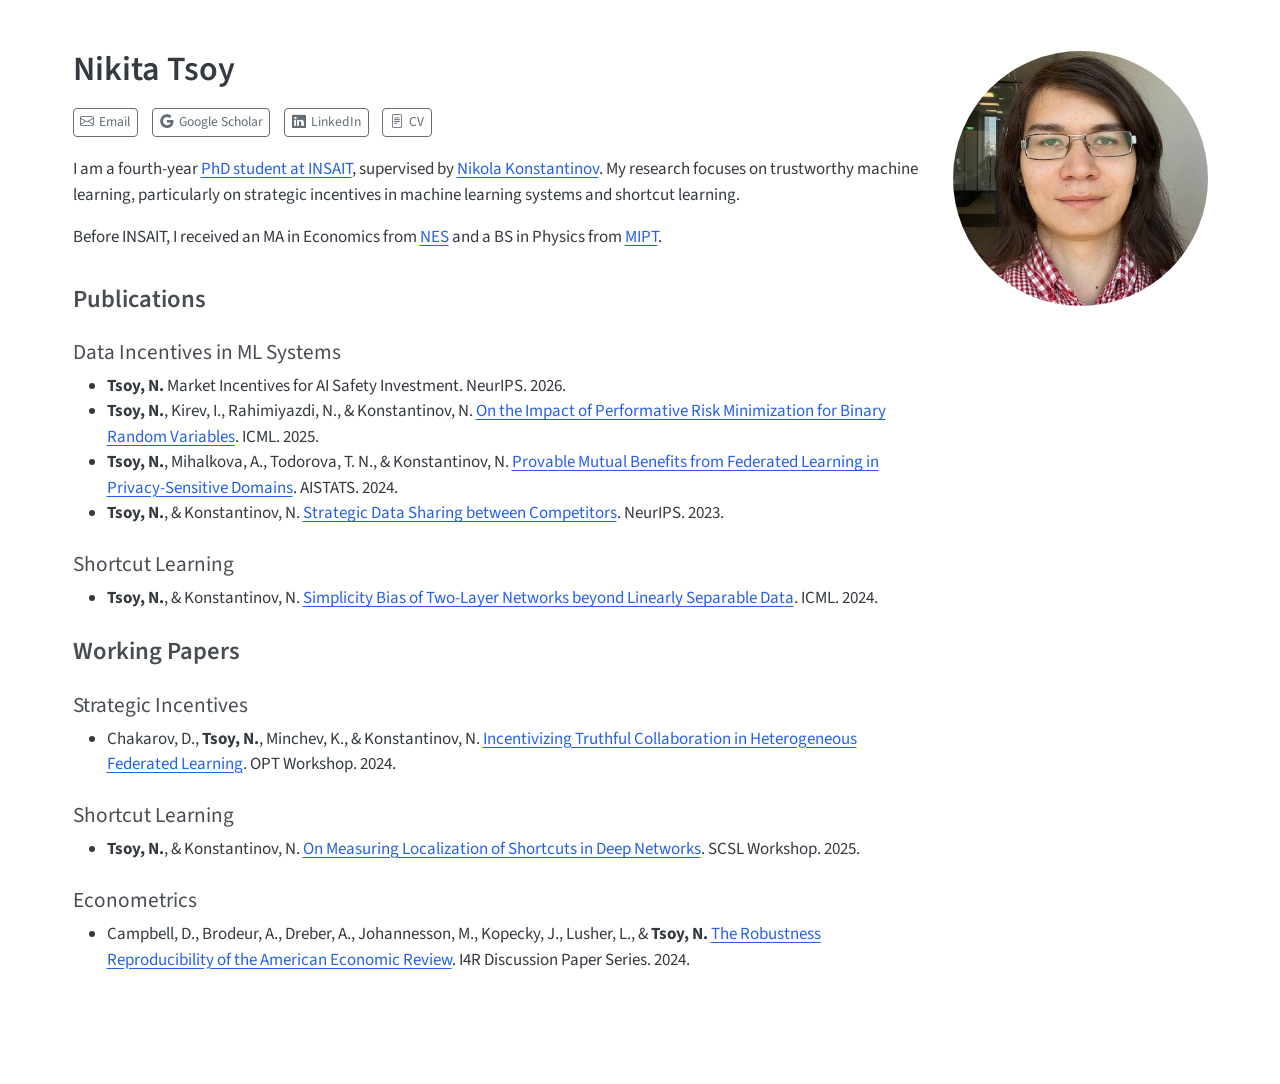
==== commit 9d3604a2: "small update" ====
--- a/index.html
+++ b/index.html
@@ -114,9 +114,10 @@
 <p>Before INSAIT, I received an MA in Economics from <a href="https://www.nes.ru/">NES</a> and a BS in Physics from <a href="https://eng.mipt.ru/">MIPT</a>.</p>
 <section id="publications" class="level3">
 <h3 data-anchor-id="publications">Publications</h3>
-<section id="strategic-incentives" class="level4">
-<h4 data-anchor-id="strategic-incentives">Strategic Incentives</h4>
+<section id="data-incentives-in-ml-systems" class="level4">
+<h4 data-anchor-id="data-incentives-in-ml-systems">Data Incentives in ML Systems</h4>
 <ul>
+<li><strong>Tsoy, N.</strong> Market Incentives for AI Safety Investment. NeurIPS. 2026.</li>
 <li><strong>Tsoy, N.</strong>, Kirev, I., Rahimiyazdi, N., &amp; Konstantinov, N. <a href="https://openreview.net/forum?id=yIL0WEiGNo">On the Impact of Performative Risk Minimization for Binary Random Variables</a>. ICML. 2025.</li>
 <li><strong>Tsoy, N.</strong>, Mihalkova, A., Todorova, T. N., &amp; Konstantinov, N. <a href="https://proceedings.mlr.press/v238/tsoy24a.html">Provable Mutual Benefits from Federated Learning in Privacy-Sensitive Domains</a>. AISTATS. 2024.</li>
 <li><strong>Tsoy, N.</strong>, &amp; Konstantinov, N. <a href="https://openreview.net/forum?id=AkK3S2spZs">Strategic Data Sharing between Competitors</a>. NeurIPS. 2023.</li>
@@ -131,8 +132,8 @@
 </section>
 <section id="working-papers" class="level3">
 <h3 data-anchor-id="working-papers">Working Papers</h3>
-<section id="strategic-incentives-1" class="level4">
-<h4 data-anchor-id="strategic-incentives-1">Strategic Incentives</h4>
+<section id="strategic-incentives" class="level4">
+<h4 data-anchor-id="strategic-incentives">Strategic Incentives</h4>
 <ul>
 <li>Chakarov, D., <strong>Tsoy, N.</strong>, Minchev, K., &amp; Konstantinov, N. <a href="https://arxiv.org/abs/2412.00980">Incentivizing Truthful Collaboration in Heterogeneous Federated Learning</a>. OPT Workshop. 2024.</li>
 </ul>
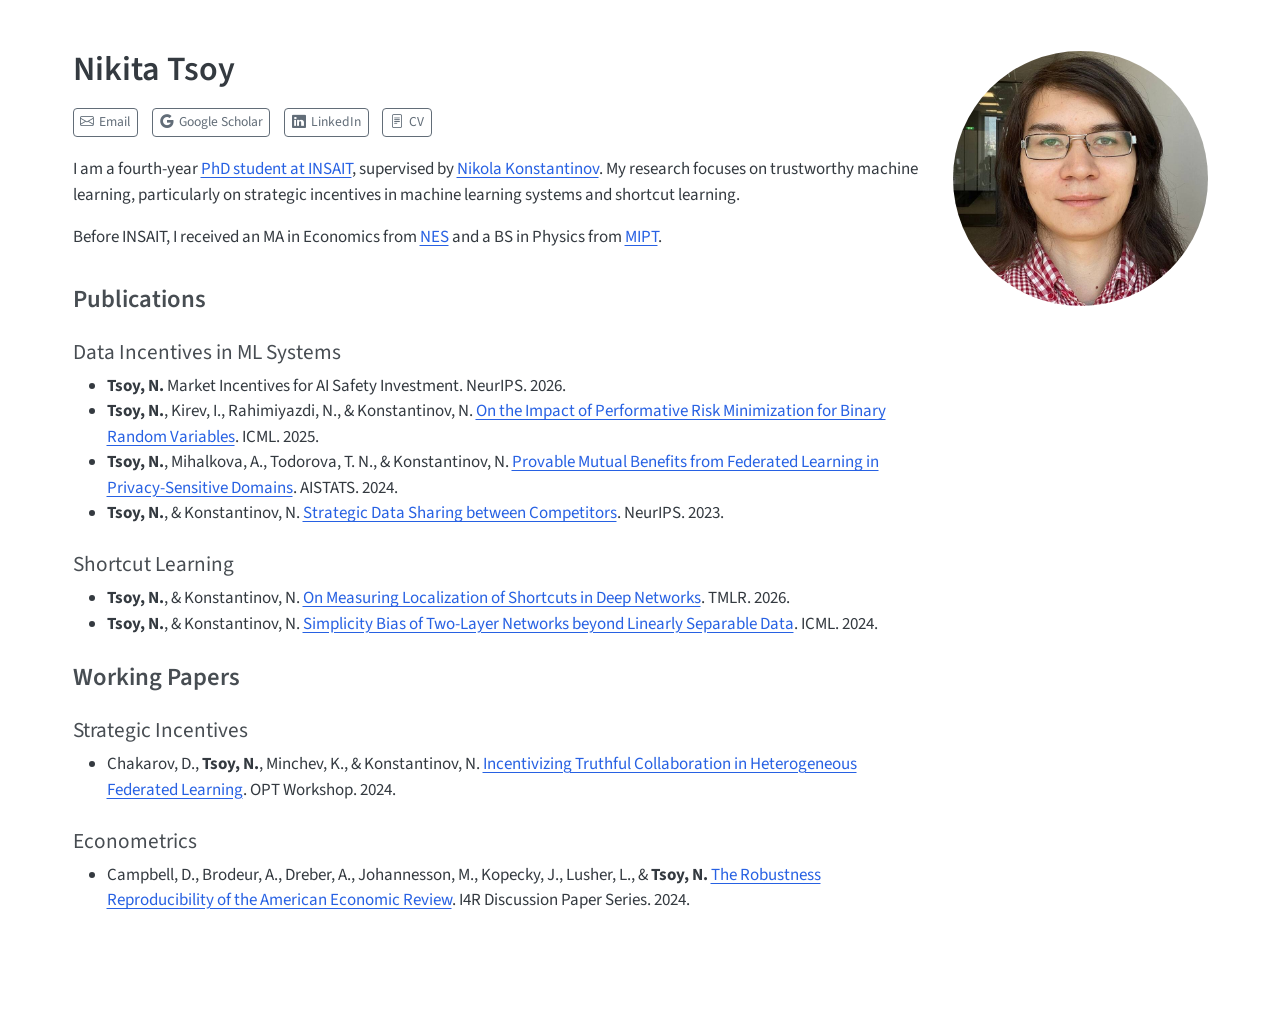
==== commit ce180e2c: "TMLR" ====
--- a/index.html
+++ b/index.html
@@ -126,6 +126,7 @@
 <section id="shortcut-learning" class="level4">
 <h4 data-anchor-id="shortcut-learning">Shortcut Learning</h4>
 <ul>
+<li><strong>Tsoy, N.</strong>, &amp; Konstantinov, N. <a href="https://openreview.net/forum?id=53nSsrMKU4">On Measuring Localization of Shortcuts in Deep Networks</a>. TMLR. 2026.</li>
 <li><strong>Tsoy, N.</strong>, &amp; Konstantinov, N. <a href="https://openreview.net/forum?id=eGZH3HCuGm">Simplicity Bias of Two-Layer Networks beyond Linearly Separable Data</a>. ICML. 2024.</li>
 </ul>
 </section>
@@ -136,12 +137,6 @@
 <h4 data-anchor-id="strategic-incentives">Strategic Incentives</h4>
 <ul>
 <li>Chakarov, D., <strong>Tsoy, N.</strong>, Minchev, K., &amp; Konstantinov, N. <a href="https://arxiv.org/abs/2412.00980">Incentivizing Truthful Collaboration in Heterogeneous Federated Learning</a>. OPT Workshop. 2024.</li>
-</ul>
-</section>
-<section id="shortcut-learning-1" class="level4">
-<h4 data-anchor-id="shortcut-learning-1">Shortcut Learning</h4>
-<ul>
-<li><strong>Tsoy, N.</strong>, &amp; Konstantinov, N. <a href="https://arxiv.org/abs/2510.26560">On Measuring Localization of Shortcuts in Deep Networks</a>. SCSL Workshop. 2025.</li>
 </ul>
 </section>
 <section id="econometrics" class="level4">
